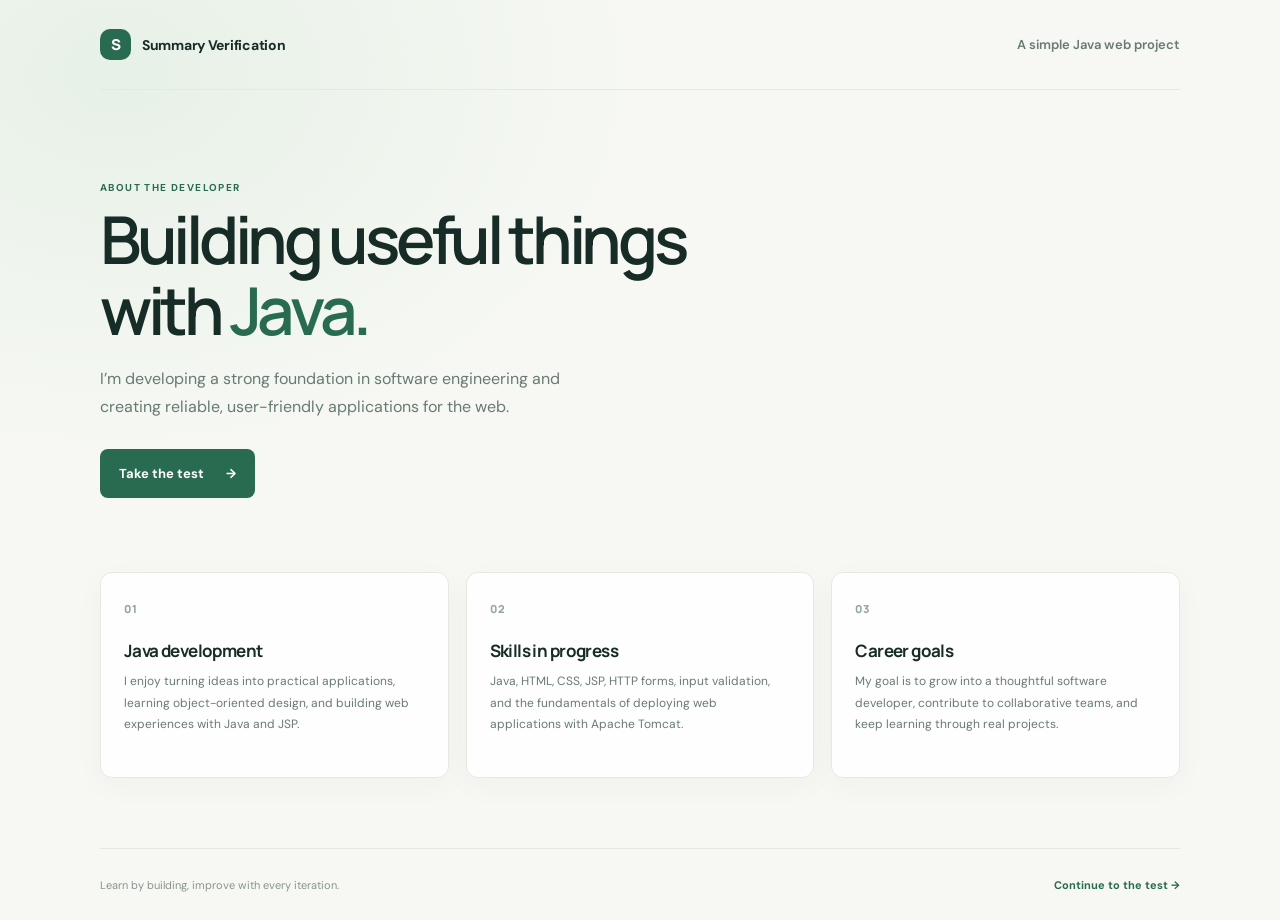
==== src/main/webapp/About.html @ d36a9ba5 "add initial project files" ====
<!DOCTYPE html>
<html lang="en">
<head>
    <meta charset="UTF-8">
    <meta name="viewport" content="width=device-width, initial-scale=1">
    <meta name="description" content="Learn about a Java developer's skills and career goals, then verify a submitted summary.">
    <title>About | Summary Verification</title>
    <link rel="stylesheet" href="assets\styles.css">
</head>
<body>
    <main class="page-shell">
        <nav class="topbar" aria-label="Main navigation">
            <a class="brand" href="About.html"><span class="brand-mark">S</span> Summary Verification</a>
            <span class="topbar-note">A simple Java web project</span>
        </nav>

        <section class="hero">
            <p class="eyebrow">ABOUT THE DEVELOPER</p>
            <h1>Building useful things<br>with <span>Java.</span></h1>
            <p class="hero-copy">I’m developing a strong foundation in software engineering and creating reliable, user-friendly applications for the web.</p>
            <a class="button button-primary" href="Test.html">Take the test <span aria-hidden="true">→</span></a>
        </section>

        <section class="info-grid" aria-label="Developer profile">
            <article class="info-card">
                <span class="card-icon" aria-hidden="true">01</span>
                <h2>Java development</h2>
                <p>I enjoy turning ideas into practical applications, learning object-oriented design, and building web experiences with Java and JSP.</p>
            </article>
            <article class="info-card">
                <span class="card-icon" aria-hidden="true">02</span>
                <h2>Skills in progress</h2>
                <p>Java, HTML, CSS, JSP, HTTP forms, input validation, and the fundamentals of deploying web applications with Apache Tomcat.</p>
            </article>
            <article class="info-card">
                <span class="card-icon" aria-hidden="true">03</span>
                <h2>Career goals</h2>
                <p>My goal is to grow into a thoughtful software developer, contribute to collaborative teams, and keep learning through real projects.</p>
            </article>
        </section>

        <footer class="site-footer">
            <span>Learn by building, improve with every iteration.</span>
            <a href="Test.html">Continue to the test <span aria-hidden="true">→</span></a>
        </footer>
    </main>
</body>
</html>
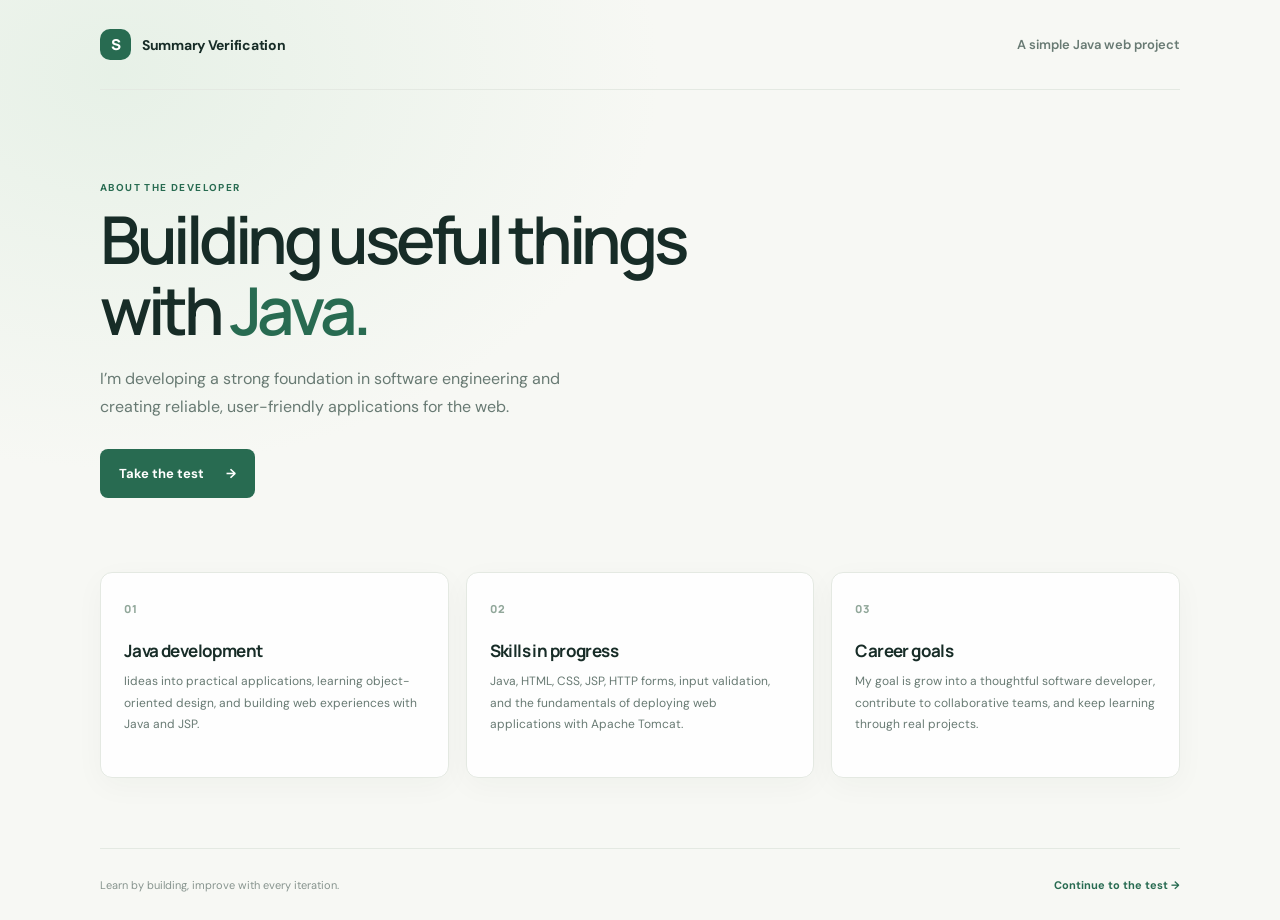
==== commit 2a2c2782: "Added new feature" ====
--- a/src/main/webapp/About.html
+++ b/src/main/webapp/About.html
@@ -25,7 +25,7 @@
             <article class="info-card">
                 <span class="card-icon" aria-hidden="true">01</span>
                 <h2>Java development</h2>
-                <p>I enjoy turning ideas into practical applications, learning object-oriented design, and building web experiences with Java and JSP.</p>
+                <p>Iideas into practical applications, learning object-oriented design, and building web experiences with Java and JSP.</p>
             </article>
             <article class="info-card">
                 <span class="card-icon" aria-hidden="true">02</span>
@@ -35,7 +35,7 @@
             <article class="info-card">
                 <span class="card-icon" aria-hidden="true">03</span>
                 <h2>Career goals</h2>
-                <p>My goal is to grow into a thoughtful software developer, contribute to collaborative teams, and keep learning through real projects.</p>
+                <p>My goal is grow into a thoughtful software developer, contribute to collaborative teams, and keep learning through real projects.</p>
             </article>
         </section>
 
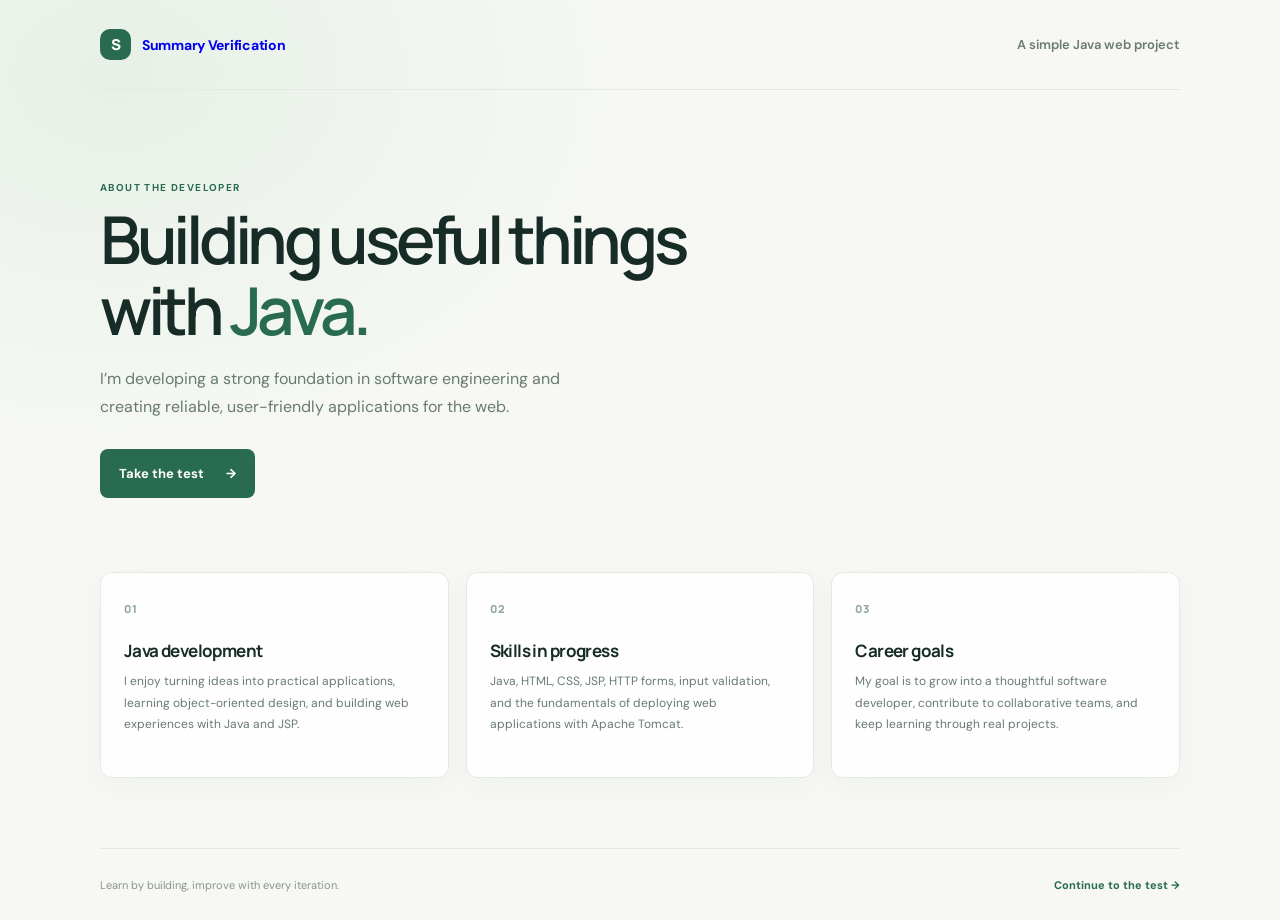
==== commit 42540979: "Prepare browser app for GitHub Co-authored-by: Copilot <223556219+Copilot@users.noreply.github.com>" ====
--- a/src/main/webapp/About.html
+++ b/src/main/webapp/About.html
@@ -25,7 +25,7 @@
             <article class="info-card">
                 <span class="card-icon" aria-hidden="true">01</span>
                 <h2>Java development</h2>
-                <p>Iideas into practical applications, learning object-oriented design, and building web experiences with Java and JSP.</p>
+                <p>I enjoy turning ideas into practical applications, learning object-oriented design, and building web experiences with Java and JSP.</p>
             </article>
             <article class="info-card">
                 <span class="card-icon" aria-hidden="true">02</span>
@@ -35,7 +35,7 @@
             <article class="info-card">
                 <span class="card-icon" aria-hidden="true">03</span>
                 <h2>Career goals</h2>
-                <p>My goal is grow into a thoughtful software developer, contribute to collaborative teams, and keep learning through real projects.</p>
+                <p>My goal is to grow into a thoughtful software developer, contribute to collaborative teams, and keep learning through real projects.</p>
             </article>
         </section>
 
